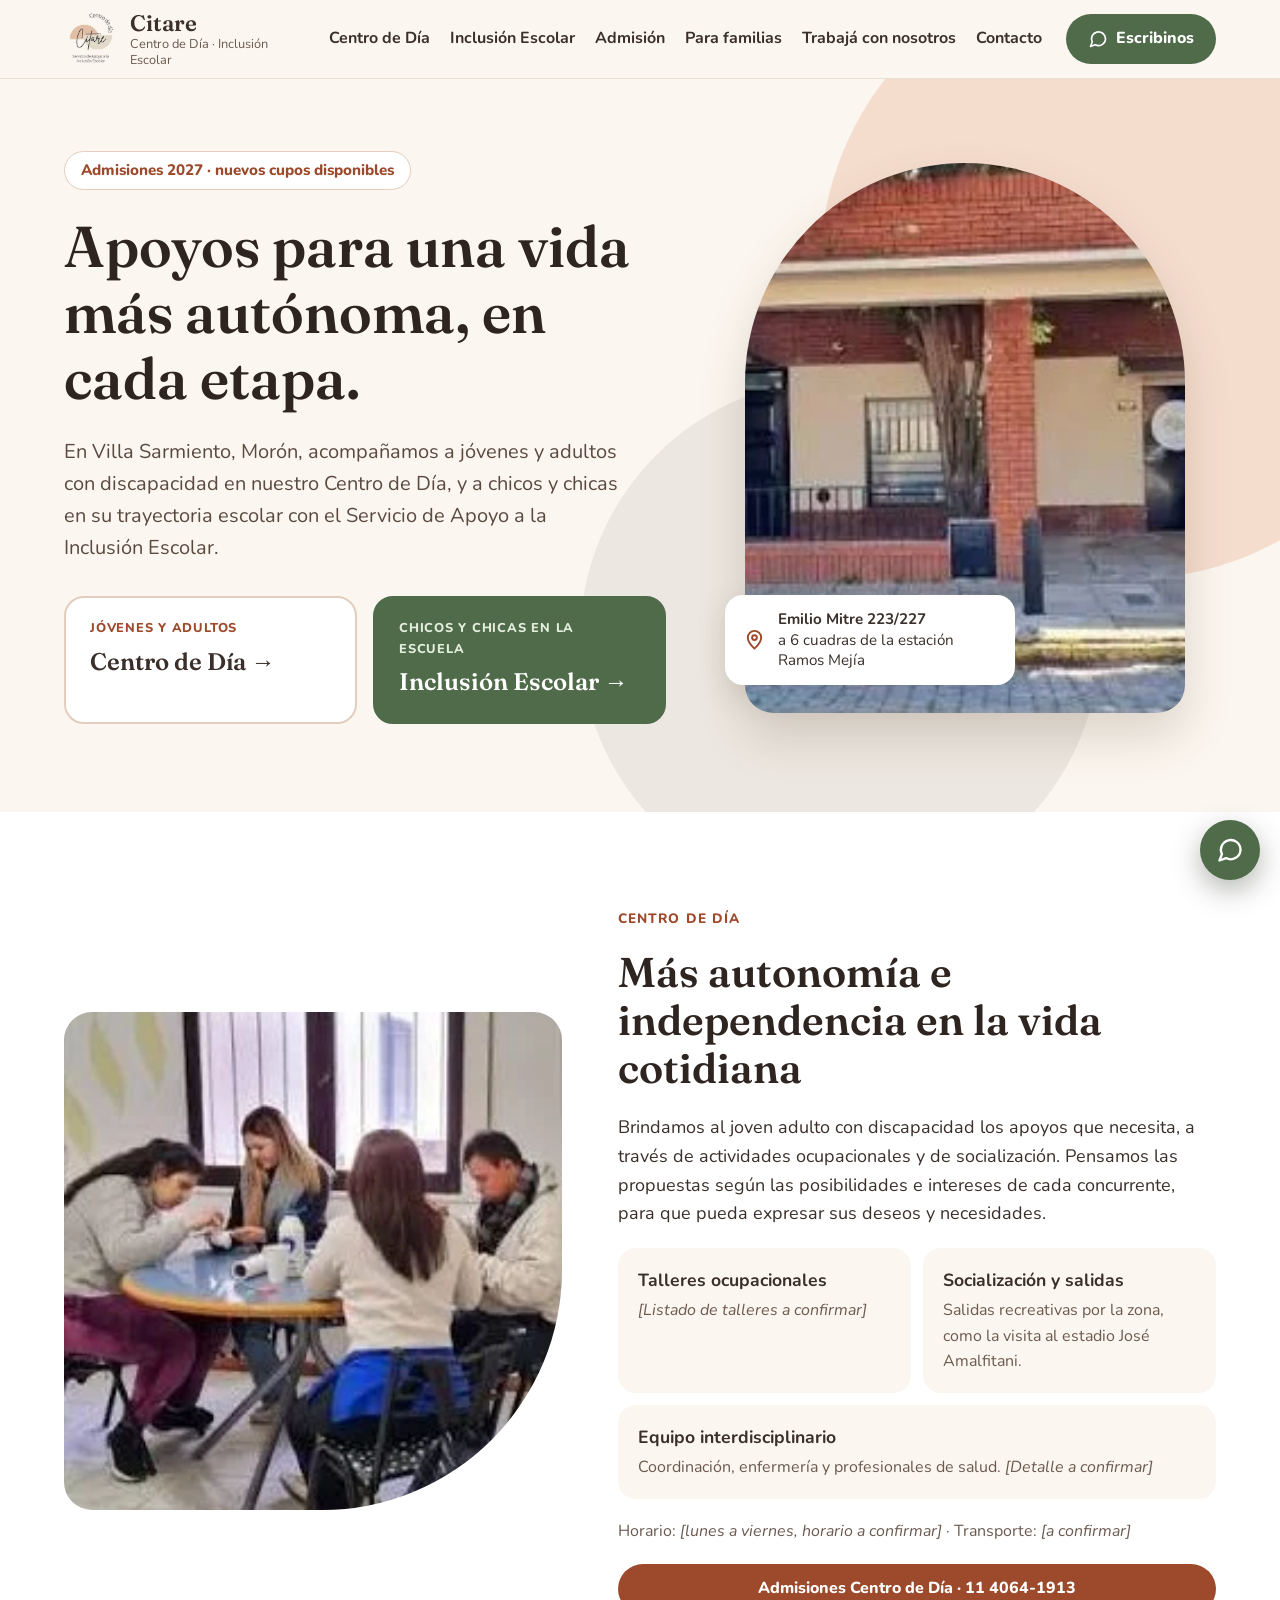
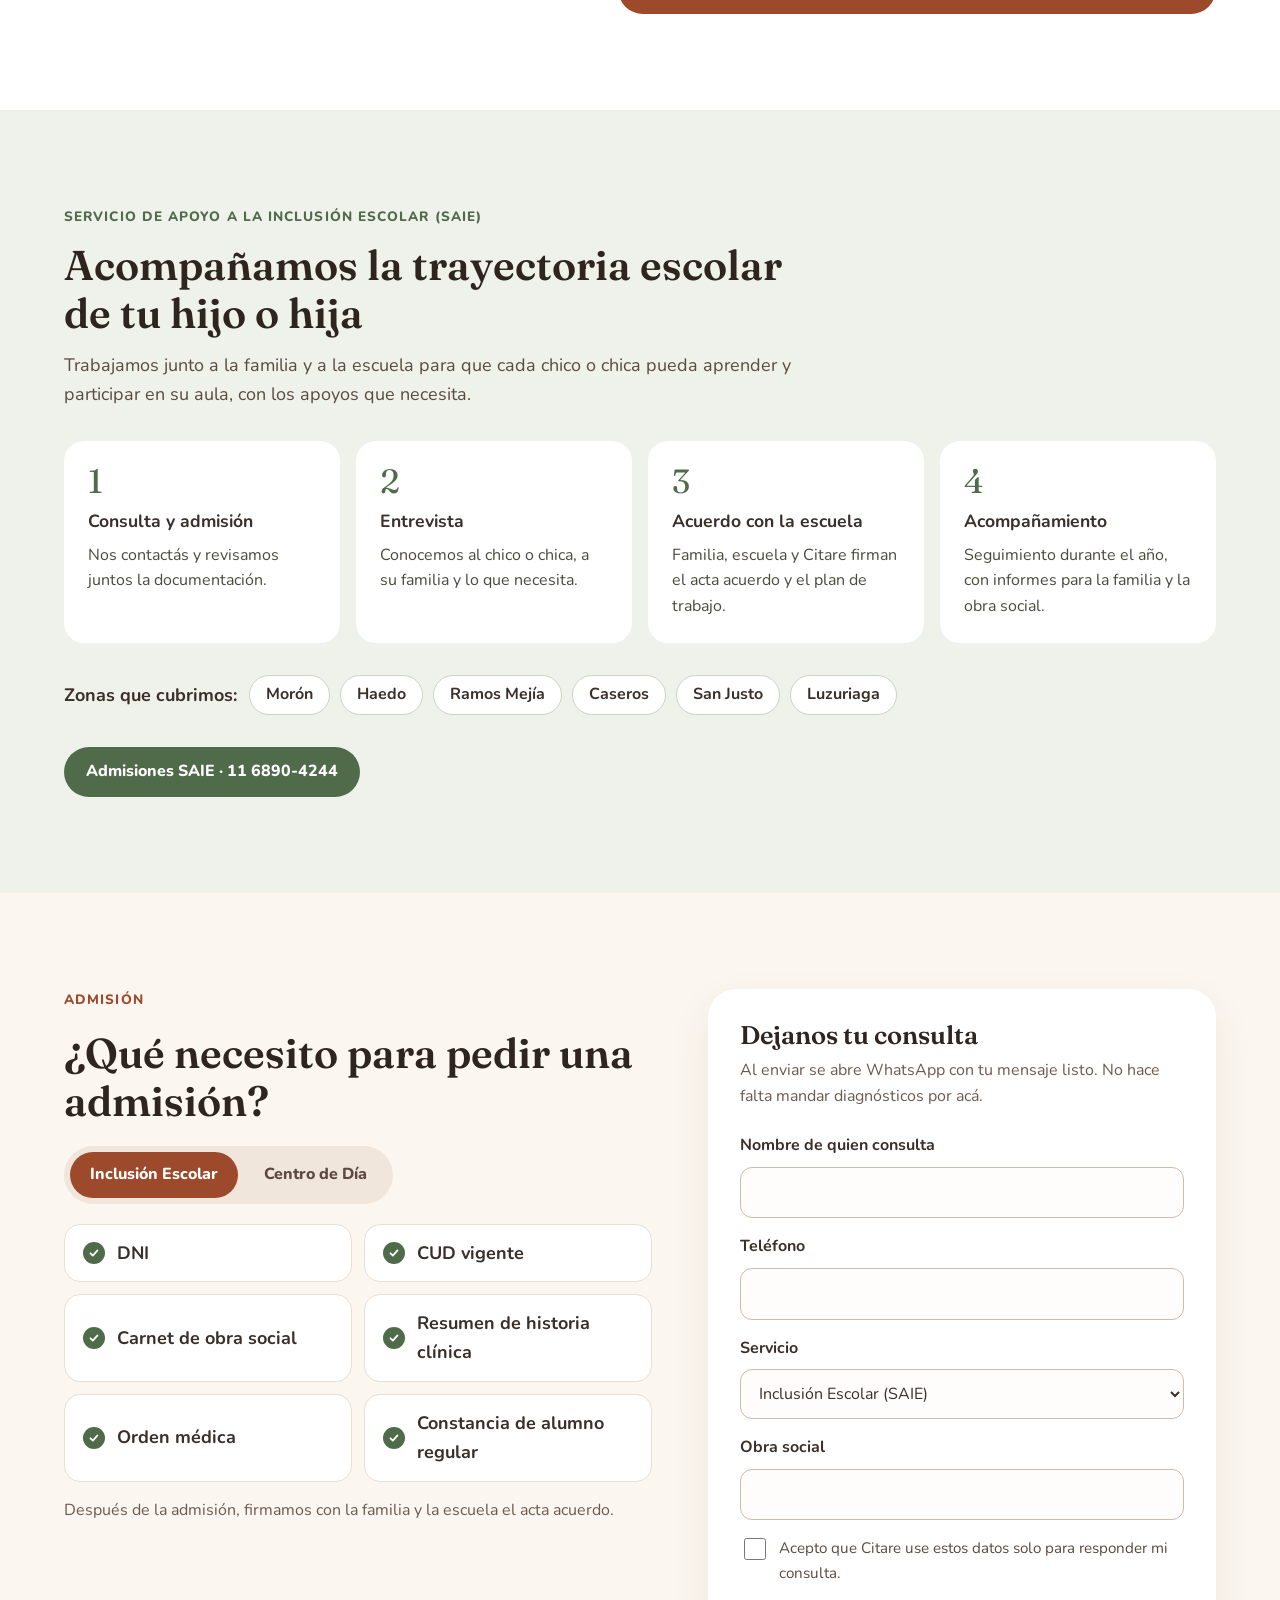
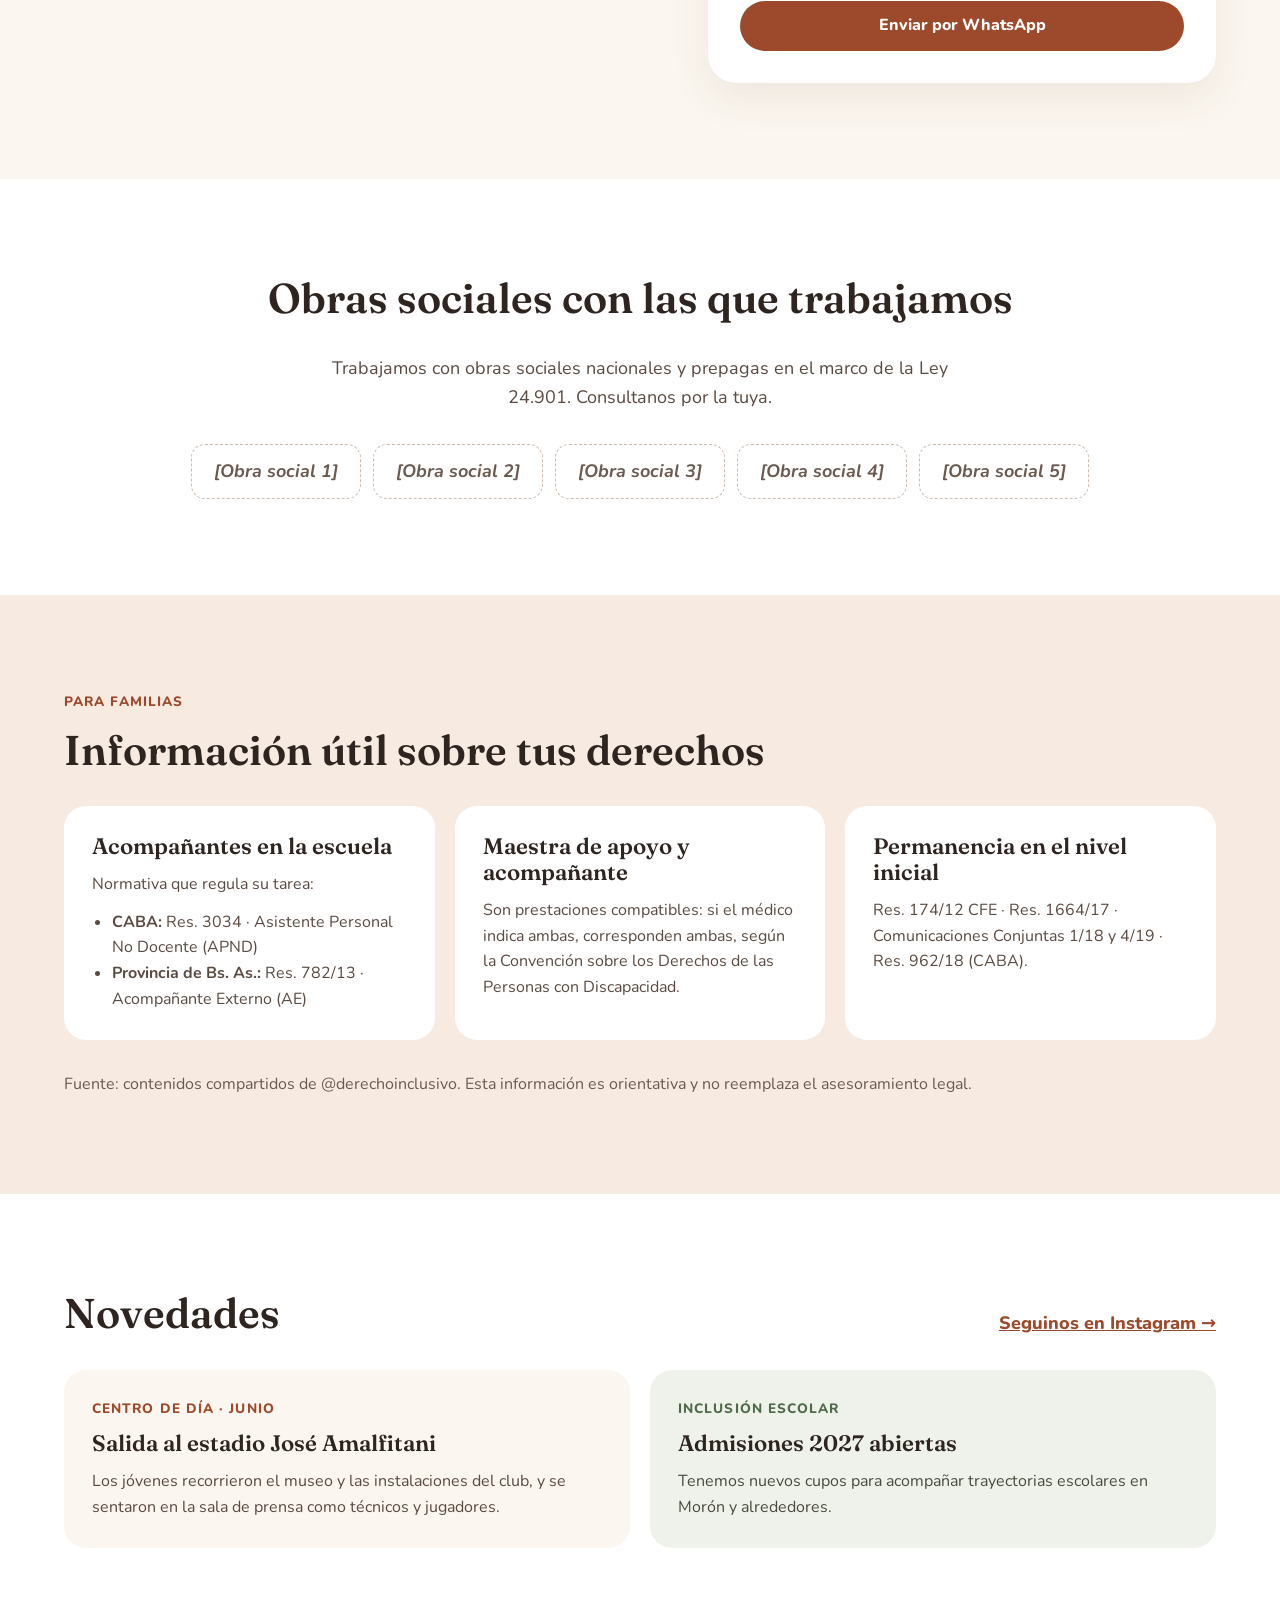
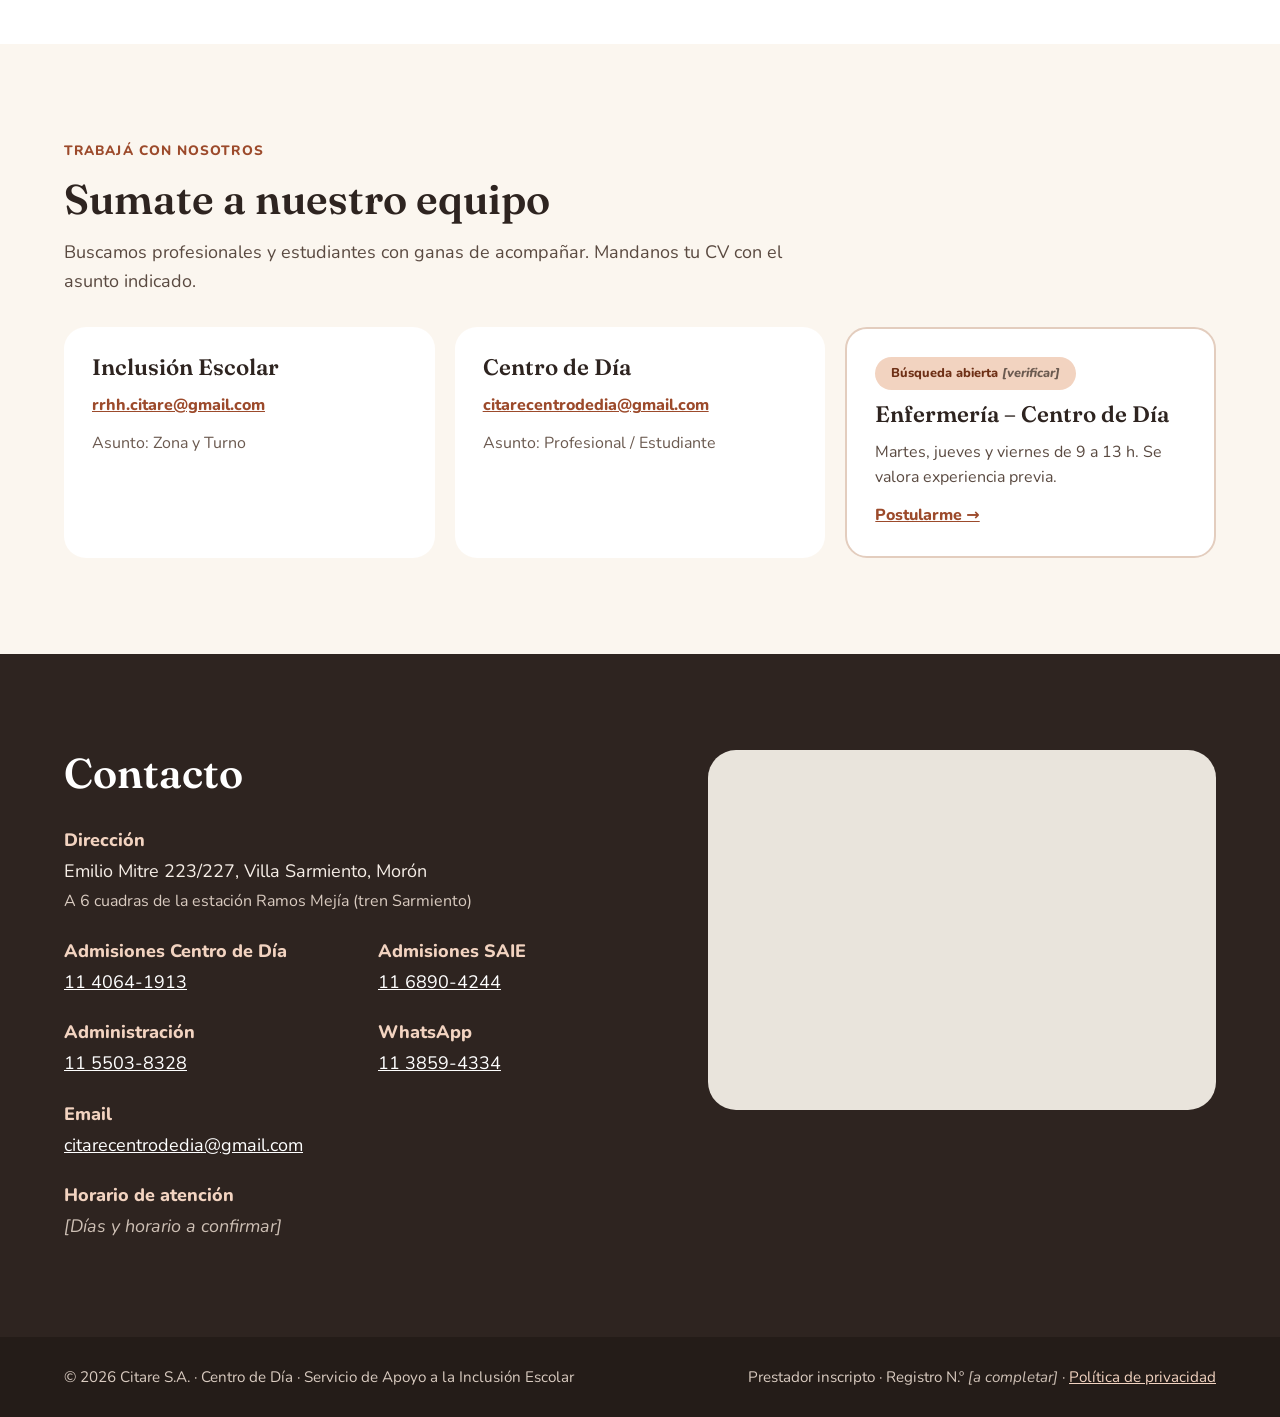
==== index.html @ 1bb60f4b "Sitio institucional de Citare (etapa 1: presencia) - Página principal con secciones de Centro de Día" ====
<!doctype html>
<html lang="es-AR">
<head>
  <meta charset="utf-8">
  <meta name="viewport" content="width=device-width, initial-scale=1">
  <title>Citare | Centro de Día e Inclusión Escolar en Villa Sarmiento, Morón</title>
  <meta name="description" content="Centro de Día para jóvenes y adultos con discapacidad y Servicio de Apoyo a la Inclusión Escolar (SAIE) en Villa Sarmiento, Morón. Admisiones 2027 abiertas.">
  <meta name="theme-color" content="#FBF6EF">
  <link rel="canonical" href="https://citare.com.ar/">

  <!-- Open Graph: cómo se ve el link al compartirlo por WhatsApp o redes -->
  <meta property="og:type" content="website">
  <meta property="og:locale" content="es_AR">
  <meta property="og:title" content="Citare | Centro de Día e Inclusión Escolar">
  <meta property="og:description" content="Apoyos para una vida más autónoma, en cada etapa. Villa Sarmiento, Morón.">
  <meta property="og:image" content="img/fachada.jpg">

  <link rel="icon" type="image/png" sizes="32x32" href="img/favicon-32.png">
  <link rel="apple-touch-icon" href="img/apple-touch-icon.png">

  <link rel="preconnect" href="https://fonts.googleapis.com">
  <link rel="preconnect" href="https://fonts.gstatic.com" crossorigin>
  <link href="https://fonts.googleapis.com/css2?family=Fraunces:opsz,wght@9..144,400;9..144,600&family=Nunito:wght@400;600;700;800&display=swap" rel="stylesheet">
  <link rel="stylesheet" href="css/styles.css">

  <!-- Datos estructurados para Google (SEO local) -->
  <script type="application/ld+json">
  {
    "@context": "https://schema.org",
    "@type": "MedicalOrganization",
    "name": "Citare – Centro de Día y Servicio de Apoyo a la Inclusión Escolar",
    "legalName": "CITARE S.A.",
    "url": "https://citare.com.ar/",
    "logo": "https://citare.com.ar/img/logo.png",
    "image": "https://citare.com.ar/img/fachada.jpg",
    "email": "citarecentrodedia@gmail.com",
    "telephone": "+54 11 5503-8328",
    "address": {
      "@type": "PostalAddress",
      "streetAddress": "Emilio Mitre 223",
      "addressLocality": "Villa Sarmiento",
      "addressRegion": "Buenos Aires",
      "postalCode": "1706",
      "addressCountry": "AR"
    },
    "areaServed": ["Morón", "Haedo", "Ramos Mejía", "Caseros", "San Justo", "Luzuriaga"],
    "sameAs": [
      "https://www.instagram.com/citarecentrodedia/",
      "https://www.facebook.com/citare.cdd/"
    ]
  }
  </script>
</head>
<body>
  <a class="skip-link" href="#contenido">Saltar al contenido</a>

  <!-- ============ Encabezado ============ -->
  <header class="site-header">
    <div class="container header-inner">
      <a href="#inicio" class="brand">
        <picture>
          <source srcset="img/logo.webp" type="image/webp">
          <img src="img/logo.png" alt="" width="56" height="61">
        </picture>
        <span class="brand-text">
          <span class="brand-name">Citare</span>
          <span class="brand-sub">Centro de Día · Inclusión Escolar</span>
        </span>
      </a>

      <button class="nav-toggle" type="button" aria-expanded="false" aria-controls="menu-principal">
        <svg aria-hidden="true" width="24" height="24" viewBox="0 0 24 24" fill="none" stroke="currentColor" stroke-width="2" stroke-linecap="round"><path d="M4 7h16M4 12h16M4 17h16"/></svg>
        <span class="visually-hidden">Abrir menú</span>
      </button>

      <nav id="menu-principal" class="main-nav" aria-label="Principal">
        <a href="#centro-de-dia">Centro de Día</a>
        <a href="#saie">Inclusión Escolar</a>
        <a href="#admision">Admisión</a>
        <a href="#familias">Para familias</a>
        <a href="#trabaja">Trabajá con nosotros</a>
        <a href="#contacto">Contacto</a>
      </nav>

      <a class="btn btn-sage btn-header" href="https://api.whatsapp.com/message/SIRK23LDVTLTC1" target="_blank" rel="noopener">
        <svg aria-hidden="true" width="20" height="20" viewBox="0 0 24 24" fill="none" stroke="currentColor" stroke-width="2" stroke-linecap="round" stroke-linejoin="round"><path d="M21 11.5a8.4 8.4 0 0 1-12.4 7.4L3 21l2.1-5.4A8.4 8.4 0 1 1 21 11.5z"/></svg>
        Escribinos
      </a>
    </div>
  </header>

  <main id="contenido">
    <!-- ============ Hero ============ -->
    <section id="inicio" class="hero">
      <div class="hero-bg" aria-hidden="true"><span class="circle circle-peach"></span><span class="circle circle-sand"></span></div>
      <div class="container hero-inner">
        <div class="hero-copy">
          <span class="pill">Admisiones 2027 · nuevos cupos disponibles</span>
          <h1>Apoyos para una vida más autónoma, en cada etapa.</h1>
          <p class="lead">En Villa Sarmiento, Morón, acompañamos a jóvenes y adultos con discapacidad en nuestro Centro de Día, y a chicos y chicas en su trayectoria escolar con el Servicio de Apoyo a la Inclusión Escolar.</p>
          <div class="service-cards">
            <a href="#centro-de-dia" class="service-card">
              <span class="eyebrow">Jóvenes y adultos</span>
              <span class="service-title">Centro de Día →</span>
            </a>
            <a href="#saie" class="service-card service-card--sage">
              <span class="eyebrow">Chicos y chicas en la escuela</span>
              <span class="service-title">Inclusión Escolar →</span>
            </a>
          </div>
        </div>
        <div class="hero-media">
          <picture>
            <source srcset="img/fachada.webp" type="image/webp">
            <img src="img/fachada.jpg" alt="Frente de ladrillo de Citare sobre la calle Emilio Mitre, Villa Sarmiento" width="202" height="230" class="hero-photo">
          </picture>
          <div class="location-badge">
            <svg aria-hidden="true" width="28" height="28" viewBox="0 0 24 24" fill="none" stroke="currentColor" stroke-width="2" stroke-linecap="round" stroke-linejoin="round"><path d="M12 21s-7-6.2-7-11.5A7 7 0 0 1 19 9.5C19 14.8 12 21 12 21z"/><circle cx="12" cy="9.5" r="2.5"/></svg>
            <span><strong>Emilio Mitre 223/227</strong><br>a 6 cuadras de la estación Ramos Mejía</span>
          </div>
        </div>
      </div>
    </section>

    <!-- ============ Centro de Día ============ -->
    <section id="centro-de-dia" class="section section--white">
      <div class="container split">
        <div class="split-media">
          <picture>
            <source srcset="img/actividad.webp" type="image/webp">
            <img src="img/actividad.jpg" alt="Concurrentes compartiendo una actividad alrededor de una mesa en el Centro de Día" width="220" height="240" loading="lazy" class="photo-leaf">
          </picture>
        </div>
        <div class="split-copy">
          <span class="eyebrow">Centro de Día</span>
          <h2>Más autonomía e independencia en la vida cotidiana</h2>
          <p>Brindamos al joven adulto con discapacidad los apoyos que necesita, a través de actividades ocupacionales y de socialización. Pensamos las propuestas según las posibilidades e intereses de cada concurrente, para que pueda expresar sus deseos y necesidades.</p>
          <div class="feature-grid">
            <div class="feature"><strong>Talleres ocupacionales</strong><span class="todo">[Listado de talleres a confirmar]</span></div>
            <div class="feature"><strong>Socialización y salidas</strong><span>Salidas recreativas por la zona, como la visita al estadio José Amalfitani.</span></div>
            <div class="feature"><strong>Equipo interdisciplinario</strong><span>Coordinación, enfermería y profesionales de salud. <span class="todo">[Detalle a confirmar]</span></span></div>
          </div>
          <p class="meta">Horario: <span class="todo">[lunes a viernes, horario a confirmar]</span> · Transporte: <span class="todo">[a confirmar]</span></p>
          <a class="btn btn-terracotta" href="tel:+541140641913">Admisiones Centro de Día · 11 4064-1913</a>
        </div>
      </div>
    </section>

    <!-- ============ SAIE ============ -->
    <section id="saie" class="section section--sage">
      <div class="container stack">
        <header class="section-head">
          <span class="eyebrow eyebrow--sage">Servicio de Apoyo a la Inclusión Escolar (SAIE)</span>
          <h2>Acompañamos la trayectoria escolar de tu hijo o hija</h2>
          <p>Trabajamos junto a la familia y a la escuela para que cada chico o chica pueda aprender y participar en su aula, con los apoyos que necesita.</p>
        </header>
        <ol class="steps">
          <li class="step"><strong>Consulta y admisión</strong><span>Nos contactás y revisamos juntos la documentación.</span></li>
          <li class="step"><strong>Entrevista</strong><span>Conocemos al chico o chica, a su familia y lo que necesita.</span></li>
          <li class="step"><strong>Acuerdo con la escuela</strong><span>Familia, escuela y Citare firman el acta acuerdo y el plan de trabajo.</span></li>
          <li class="step"><strong>Acompañamiento</strong><span>Seguimiento durante el año, con informes para la familia y la obra social.</span></li>
        </ol>
        <div class="zones">
          <strong>Zonas que cubrimos:</strong>
          <ul class="chips">
            <li>Morón</li><li>Haedo</li><li>Ramos Mejía</li><li>Caseros</li><li>San Justo</li><li>Luzuriaga</li>
          </ul>
        </div>
        <div><a class="btn btn-sage" href="tel:+541168904244">Admisiones SAIE · 11 6890-4244</a></div>
      </div>
    </section>

    <!-- ============ Admisión ============ -->
    <section id="admision" class="section">
      <div class="container split split--top">
        <div class="split-copy">
          <span class="eyebrow">Admisión</span>
          <h2>¿Qué necesito para pedir una admisión?</h2>

          <div class="tabs" role="tablist" aria-label="Elegí el servicio">
            <button type="button" role="tab" id="tab-saie" aria-controls="panel-saie" aria-selected="true">Inclusión Escolar</button>
            <button type="button" role="tab" id="tab-cd" aria-controls="panel-cd" aria-selected="false" tabindex="-1">Centro de Día</button>
          </div>

          <div role="tabpanel" id="panel-saie" aria-labelledby="tab-saie" class="tab-panel">
            <ul class="checklist">
              <li>DNI</li>
              <li>CUD vigente</li>
              <li>Carnet de obra social</li>
              <li>Resumen de historia clínica</li>
              <li>Orden médica</li>
              <li>Constancia de alumno regular</li>
            </ul>
            <p class="meta">Después de la admisión, firmamos con la familia y la escuela el acta acuerdo.</p>
          </div>

          <div role="tabpanel" id="panel-cd" aria-labelledby="tab-cd" class="tab-panel" hidden>
            <ul class="checklist">
              <li>DNI</li>
              <li>CUD vigente</li>
              <li>Carnet de obra social</li>
              <li>Resumen de historia clínica</li>
              <li>Orden médica (Centro de Día)</li>
              <li class="todo">[Otro requisito a confirmar]</li>
            </ul>
            <p class="meta">El equipo te orienta con la documentación que pide tu obra social.</p>
          </div>
        </div>

        <!-- El formulario arma un mensaje y abre WhatsApp: funciona sin servidor -->
        <form id="form-consulta" class="card form" novalidate>
          <h3>Dejanos tu consulta</h3>
          <p class="meta">Al enviar se abre WhatsApp con tu mensaje listo. No hace falta mandar diagnósticos por acá.</p>

          <label for="f-nombre">Nombre de quien consulta</label>
          <input id="f-nombre" name="nombre" type="text" autocomplete="name" required>

          <label for="f-tel">Teléfono</label>
          <input id="f-tel" name="telefono" type="tel" autocomplete="tel" inputmode="tel" required>

          <label for="f-servicio">Servicio</label>
          <select id="f-servicio" name="servicio">
            <option>Inclusión Escolar (SAIE)</option>
            <option>Centro de Día</option>
            <option>Todavía no sé</option>
          </select>

          <label for="f-os">Obra social</label>
          <input id="f-os" name="obraSocial" type="text">

          <label class="consent" for="f-consent">
            <input id="f-consent" name="consentimiento" type="checkbox" required>
            <span>Acepto que Citare use estos datos solo para responder mi consulta.</span>
          </label>

          <p class="form-error" role="alert" hidden></p>
          <button type="submit" class="btn btn-terracotta btn-block">Enviar por WhatsApp</button>
        </form>
      </div>
    </section>

    <!-- ============ Obras sociales ============ -->
    <section class="section section--white" aria-labelledby="os-titulo">
      <div class="container center stack">
        <h2 id="os-titulo">Obras sociales con las que trabajamos</h2>
        <p class="narrow">Trabajamos con obras sociales nacionales y prepagas en el marco de la Ley 24.901. Consultanos por la tuya.</p>
        <ul class="os-list">
          <li class="todo">[Obra social 1]</li>
          <li class="todo">[Obra social 2]</li>
          <li class="todo">[Obra social 3]</li>
          <li class="todo">[Obra social 4]</li>
          <li class="todo">[Obra social 5]</li>
        </ul>
      </div>
    </section>

    <!-- ============ Para familias ============ -->
    <section id="familias" class="section section--peach">
      <div class="container stack">
        <header class="section-head">
          <span class="eyebrow">Para familias</span>
          <h2>Información útil sobre tus derechos</h2>
        </header>
        <div class="card-grid">
          <article class="card">
            <h3>Acompañantes en la escuela</h3>
            <p>Normativa que regula su tarea:</p>
            <ul>
              <li><strong>CABA:</strong> Res. 3034 · Asistente Personal No Docente (APND)</li>
              <li><strong>Provincia de Bs. As.:</strong> Res. 782/13 · Acompañante Externo (AE)</li>
            </ul>
          </article>
          <article class="card">
            <h3>Maestra de apoyo y acompañante</h3>
            <p>Son prestaciones compatibles: si el médico indica ambas, corresponden ambas, según la Convención sobre los Derechos de las Personas con Discapacidad.</p>
          </article>
          <article class="card">
            <h3>Permanencia en el nivel inicial</h3>
            <p>Res. 174/12 CFE · Res. 1664/17 · Comunicaciones Conjuntas 1/18 y 4/19 · Res. 962/18 (CABA).</p>
          </article>
        </div>
        <p class="meta">Fuente: contenidos compartidos de @derechoinclusivo. Esta información es orientativa y no reemplaza el asesoramiento legal.</p>
      </div>
    </section>

    <!-- ============ Novedades ============ -->
    <section class="section section--white" aria-labelledby="nov-titulo">
      <div class="container stack">
        <div class="row-between">
          <h2 id="nov-titulo">Novedades</h2>
          <a href="https://www.instagram.com/citarecentrodedia/" target="_blank" rel="noopener" class="link-strong">Seguinos en Instagram →</a>
        </div>
        <div class="card-grid card-grid--2">
          <article class="card card--cream">
            <span class="eyebrow">Centro de Día · junio</span>
            <h3>Salida al estadio José Amalfitani</h3>
            <p>Los jóvenes recorrieron el museo y las instalaciones del club, y se sentaron en la sala de prensa como técnicos y jugadores.</p>
          </article>
          <article class="card card--sage">
            <span class="eyebrow eyebrow--sage">Inclusión Escolar</span>
            <h3>Admisiones 2027 abiertas</h3>
            <p>Tenemos nuevos cupos para acompañar trayectorias escolares en Morón y alrededores.</p>
          </article>
        </div>
      </div>
    </section>

    <!-- ============ Trabajá con nosotros ============ -->
    <section id="trabaja" class="section">
      <div class="container stack">
        <header class="section-head">
          <span class="eyebrow">Trabajá con nosotros</span>
          <h2>Sumate a nuestro equipo</h2>
          <p>Buscamos profesionales y estudiantes con ganas de acompañar. Mandanos tu CV con el asunto indicado.</p>
        </header>
        <div class="card-grid">
          <div class="card">
            <h3>Inclusión Escolar</h3>
            <a class="link-strong break" href="mailto:rrhh.citare@gmail.com?subject=Zona%20y%20Turno">rrhh.citare@gmail.com</a>
            <p class="meta">Asunto: Zona y Turno</p>
          </div>
          <div class="card">
            <h3>Centro de Día</h3>
            <a class="link-strong break" href="mailto:citarecentrodedia@gmail.com?subject=Profesional%2FEstudiante">citarecentrodedia@gmail.com</a>
            <p class="meta">Asunto: Profesional / Estudiante</p>
          </div>
          <div class="card card--outlined">
            <span class="pill pill--peach">Búsqueda abierta <span class="todo">[verificar]</span></span>
            <h3>Enfermería – Centro de Día</h3>
            <p>Martes, jueves y viernes de 9 a 13 h. Se valora experiencia previa.</p>
            <a class="link-strong" href="mailto:rrhh.citare@gmail.com?subject=ENFERMERO">Postularme →</a>
          </div>
        </div>
      </div>
    </section>

    <!-- ============ Contacto ============ -->
    <section id="contacto" class="section section--dark">
      <div class="container split split--top">
        <div class="split-copy">
          <h2>Contacto</h2>
          <dl class="contact-list">
            <div class="contact-item contact-item--wide">
              <dt>Dirección</dt>
              <dd>Emilio Mitre 223/227, Villa Sarmiento, Morón<br><span class="muted">A 6 cuadras de la estación Ramos Mejía (tren Sarmiento)</span></dd>
            </div>
            <div class="contact-item"><dt>Admisiones Centro de Día</dt><dd><a href="tel:+541140641913">11 4064-1913</a></dd></div>
            <div class="contact-item"><dt>Admisiones SAIE</dt><dd><a href="tel:+541168904244">11 6890-4244</a></dd></div>
            <div class="contact-item"><dt>Administración</dt><dd><a href="tel:+541155038328">11 5503-8328</a></dd></div>
            <div class="contact-item"><dt>WhatsApp</dt><dd><a href="https://api.whatsapp.com/message/SIRK23LDVTLTC1" target="_blank" rel="noopener">11 3859-4334</a></dd></div>
            <div class="contact-item contact-item--wide"><dt>Email</dt><dd><a class="break" href="mailto:citarecentrodedia@gmail.com">citarecentrodedia@gmail.com</a></dd></div>
            <div class="contact-item contact-item--wide"><dt>Horario de atención</dt><dd class="todo">[Días y horario a confirmar]</dd></div>
          </dl>
        </div>
        <div class="map">
          <iframe
            title="Mapa de ubicación de Citare en Emilio Mitre 223, Villa Sarmiento"
            src="https://www.google.com/maps?q=Emilio+Mitre+223,+Villa+Sarmiento,+Buenos+Aires&output=embed"
            loading="lazy"
            referrerpolicy="no-referrer-when-downgrade"></iframe>
        </div>
      </div>
    </section>
  </main>

  <footer class="site-footer">
    <div class="container footer-inner">
      <span>© <span id="year">2026</span> Citare S.A. · Centro de Día · Servicio de Apoyo a la Inclusión Escolar</span>
      <span>Prestador inscripto · Registro N.º <span class="todo">[a completar]</span> · <a href="privacidad.html">Política de privacidad</a></span>
    </div>
  </footer>

  <a class="wa-float" href="https://api.whatsapp.com/message/SIRK23LDVTLTC1" target="_blank" rel="noopener" aria-label="Escribinos por WhatsApp">
    <svg aria-hidden="true" width="28" height="28" viewBox="0 0 24 24" fill="none" stroke="currentColor" stroke-width="2" stroke-linecap="round" stroke-linejoin="round"><path d="M21 11.5a8.4 8.4 0 0 1-12.4 7.4L3 21l2.1-5.4A8.4 8.4 0 1 1 21 11.5z"/></svg>
  </a>

  <script src="js/main.js" defer></script>
</body>
</html>
---- css/styles.css ----
/* =========================================================
   Citare – estilos del sitio
   Paleta tomada del logo y del flyer "Admisiones 2027".
   Todos los pares texto/fondo verificados con contraste AA.
   ========================================================= */

:root {
  /* Fondos */
  --cream: #FBF6EF;
  --white: #FFFFFF;
  --peach-bg: #F6EAE1;
  --sage-bg: #EEF2EA;
  --sand: #E9E4DC;
  --peach: #F2D3C0;

  /* Texto */
  --ink: #2E2420;
  --text: #3A2F2A;
  --text-soft: #5A4A41;
  --text-muted: #6B5A50;

  /* Acentos */
  --terracotta: #9C4A2B;
  --terracotta-dark: #6E3016;
  --sage: #4F6B4A;
  --sage-dark: #3B5237;

  /* Bordes */
  --line: #EADFD3;
  --line-strong: #CDBBAE;

  --radius: 22px;
  --radius-lg: 28px;
  --shadow: 0 16px 40px rgba(90, 60, 40, 0.08);
  --font-body: "Nunito", system-ui, sans-serif;
  --font-display: "Fraunces", Georgia, serif;
}

*, *::before, *::after { box-sizing: border-box; }

html { scroll-behavior: smooth; scroll-padding-top: 96px; }
@media (prefers-reduced-motion: reduce) { html { scroll-behavior: auto; } }

body {
  margin: 0;
  background: var(--cream);
  color: var(--text);
  font-family: var(--font-body);
  font-size: 1.125rem;
  line-height: 1.6;
}

img { max-width: 100%; height: auto; display: block; }

h1, h2, h3 {
  font-family: var(--font-display);
  font-weight: 600;
  color: var(--ink);
  line-height: 1.15;
  margin: 0;
}
h1 { font-size: clamp(2.25rem, 5vw, 3.6rem); }
h2 { font-size: clamp(1.9rem, 3.6vw, 2.6rem); }
h3 { font-size: 1.4rem; }
p { margin: 0; }

a { color: var(--terracotta); }
a:hover { color: var(--terracotta-dark); }
a:focus-visible, button:focus-visible, input:focus-visible,
select:focus-visible, textarea:focus-visible {
  outline: 3px solid var(--sage);
  outline-offset: 3px;
}

.visually-hidden {
  position: absolute; width: 1px; height: 1px; padding: 0; margin: -1px;
  overflow: hidden; clip: rect(0 0 0 0); white-space: nowrap; border: 0;
}
.skip-link {
  position: absolute; left: 16px; top: -60px; z-index: 100;
  background: var(--ink); color: var(--white); padding: 12px 18px; border-radius: 12px;
}
.skip-link:focus { top: 12px; color: var(--white); }

/* Marca visual para los datos que faltan confirmar con el centro */
.todo { color: var(--text-muted); font-style: italic; }

/* ---------- Layout ---------- */
.container { max-width: 1200px; margin: 0 auto; padding-inline: 24px; }
.section { padding-block: 96px; }
.section--white { background: var(--white); }
.section--sage { background: var(--sage-bg); }
.section--peach { background: var(--peach-bg); }
.section--dark { background: var(--ink); color: #F6EEE7; }
.section--dark h2 { color: var(--white); }

.stack { display: flex; flex-direction: column; gap: 32px; }
.center { align-items: center; text-align: center; }
.narrow { max-width: 640px; color: var(--text-soft); }
.row-between { display: flex; flex-wrap: wrap; justify-content: space-between; align-items: flex-end; gap: 16px; }

.split { display: flex; flex-wrap: wrap; align-items: center; gap: 56px; }
.split--top { align-items: flex-start; }
.split-media { flex: 1 1 380px; min-width: 0; }
.split-copy { flex: 1 1 480px; min-width: 0; display: flex; flex-direction: column; gap: 20px; }

.section-head { display: flex; flex-direction: column; gap: 14px; max-width: 760px; }
.section-head p { color: var(--text-soft); }

.eyebrow {
  font-size: 0.85rem; font-weight: 800; color: var(--terracotta);
  text-transform: uppercase; letter-spacing: 0.08em;
}
.eyebrow--sage { color: var(--sage); }
.meta { font-size: 1rem; color: var(--text-muted); }
.muted { color: #D9CBC0; font-size: 1rem; }
.break { word-break: break-all; }
.link-strong { font-weight: 800; }

/* ---------- Botones ---------- */
.btn {
  display: inline-flex; align-items: center; justify-content: center; gap: 8px;
  min-height: 48px; padding: 12px 22px; border-radius: 999px; border: 0;
  font: inherit; font-weight: 800; font-size: 1rem; text-decoration: none;
  cursor: pointer; transition: transform .15s ease, background-color .15s ease;
}
.btn:hover { transform: translateY(-1px); }
.btn-terracotta { background: var(--terracotta); color: var(--white); }
.btn-terracotta:hover { background: var(--terracotta-dark); color: var(--white); }
.btn-sage { background: var(--sage); color: var(--white); }
.btn-sage:hover { background: var(--sage-dark); color: var(--white); }
.btn-block { width: 100%; }

.pill {
  align-self: flex-start; display: inline-block;
  background: var(--white); border: 1px solid #E3CDBE; color: var(--terracotta);
  font-weight: 800; font-size: 0.95rem; padding: 6px 16px; border-radius: 999px;
}
.pill--peach { background: var(--peach); border: 0; color: var(--terracotta-dark); font-size: 0.8rem; }

/* ---------- Encabezado ---------- */
.site-header {
  position: sticky; top: 0; z-index: 50;
  background: rgba(251, 246, 239, 0.96);
  backdrop-filter: blur(6px);
  border-bottom: 1px solid var(--line);
}
.header-inner { display: flex; align-items: center; gap: 24px; padding-block: 10px; }
.brand { display: flex; align-items: center; gap: 12px; text-decoration: none; color: var(--text); margin-right: auto; }
.brand img { width: 56px; mix-blend-mode: multiply; }
.brand-text { display: flex; flex-direction: column; line-height: 1.2; }
.brand-name { font-family: var(--font-display); font-size: 1.4rem; font-weight: 600; }
.brand-sub { font-size: 0.8rem; color: var(--text-muted); }

.main-nav { display: flex; gap: 20px; font-weight: 700; font-size: 1rem; white-space: nowrap; }
.main-nav a { color: var(--text); text-decoration: none; padding: 10px 0; }
.main-nav a:hover { color: var(--terracotta); }

.nav-toggle {
  display: none; background: none; border: 1.5px solid var(--line-strong);
  border-radius: 12px; width: 48px; height: 48px; color: var(--text); cursor: pointer;
  align-items: center; justify-content: center;
}

@media (max-width: 1180px) {
  .nav-toggle { display: inline-flex; order: 3; }
  .btn-header { order: 2; }
  .main-nav {
    order: 4; flex-basis: 100%; flex-direction: column; gap: 0;
    display: none; padding-bottom: 8px;
  }
  .main-nav.is-open { display: flex; }
  .main-nav a { padding: 14px 4px; border-top: 1px solid var(--line); }
  .header-inner { flex-wrap: wrap; gap: 12px; }
}
@media (max-width: 480px) {
  .btn-header { display: none; }
  .brand-sub { display: none; }
}

/* ---------- Hero ---------- */
.hero { position: relative; overflow: hidden; }
.hero-bg .circle { position: absolute; border-radius: 50%; }
.circle-peach { right: -160px; top: -120px; width: 620px; height: 620px; background: var(--peach); opacity: .7; }
.circle-sand { right: 180px; top: 300px; width: 520px; height: 520px; background: var(--sand); opacity: .8; }
.hero-inner { position: relative; display: flex; flex-wrap: wrap; align-items: center; gap: 48px; padding-block: 72px 88px; }
.hero-copy { flex: 1 1 480px; min-width: 0; display: flex; flex-direction: column; gap: 24px; }
.lead { font-size: 1.25rem; color: var(--text-soft); max-width: 560px; }

.service-cards { display: flex; flex-wrap: wrap; gap: 16px; margin-top: 8px; }
.service-card {
  flex: 1 1 240px; display: flex; flex-direction: column; gap: 4px;
  background: var(--white); border: 2px solid #E3CDBE; border-radius: 20px;
  padding: 20px 24px; text-decoration: none; color: var(--text);
  transition: transform .15s ease, box-shadow .15s ease;
}
.service-card:hover { transform: translateY(-2px); box-shadow: var(--shadow); color: var(--text); }
.service-card .eyebrow { font-size: 0.8rem; letter-spacing: .06em; }
.service-title { font-family: var(--font-display); font-size: 1.5rem; font-weight: 600; }
.service-card--sage { background: var(--sage); border-color: var(--sage); color: var(--white); }
.service-card--sage:hover { color: var(--white); }
.service-card--sage .eyebrow { color: #E4EEDD; }

.hero-media { flex: 1 1 380px; min-width: 0; display: flex; justify-content: center; position: relative; }
.hero-media picture { width: 100%; max-width: 440px; }
.hero-photo {
  width: 100%; aspect-ratio: 4 / 5; object-fit: cover;
  border-radius: 220px 220px 28px 28px; box-shadow: 0 24px 48px rgba(90, 60, 40, .18);
}
.location-badge {
  position: absolute; left: max(0px, calc(50% - 240px)); bottom: 28px;
  background: var(--white); border-radius: 18px; padding: 14px 18px;
  box-shadow: 0 10px 30px rgba(90, 60, 40, .15);
  display: flex; align-items: center; gap: 12px; max-width: 290px;
  font-size: 0.95rem; line-height: 1.35; color: var(--terracotta);
}
.location-badge span { color: var(--text); }

/* ---------- Centro de Día ---------- */
.photo-leaf { width: 100%; aspect-ratio: 1 / 1; object-fit: cover; border-radius: 28px 28px 240px 28px; }
.feature-grid { display: flex; flex-wrap: wrap; gap: 12px; }
.feature {
  flex: 1 1 200px; background: var(--cream); border-radius: 18px; padding: 18px 20px;
  display: flex; flex-direction: column; gap: 4px; font-size: 1rem; color: var(--text-muted);
}
.feature strong { color: var(--text); font-size: 1.1rem; }

/* ---------- SAIE ---------- */
.steps {
  list-style: none; margin: 0; padding: 0; counter-reset: paso;
  display: grid; grid-template-columns: repeat(auto-fit, minmax(220px, 1fr)); gap: 16px;
}
.step {
  counter-increment: paso; background: var(--white); border-radius: 20px; padding: 24px;
  display: flex; flex-direction: column; gap: 8px; font-size: 1rem; color: #4A4A3E;
}
.step::before {
  content: counter(paso); font-family: var(--font-display);
  font-size: 2.1rem; color: var(--sage); line-height: 1;
}
.step strong { color: var(--text); font-size: 1.1rem; }

.zones { display: flex; flex-wrap: wrap; align-items: center; gap: 12px; }
.chips { list-style: none; margin: 0; padding: 0; display: flex; flex-wrap: wrap; gap: 10px; }
.chips li {
  background: var(--white); border: 1px solid #C9D6C1; border-radius: 999px;
  padding: 6px 16px; font-size: 1rem; font-weight: 700;
}

/* ---------- Admisión ---------- */
.tabs { display: inline-flex; flex-wrap: wrap; gap: 6px; background: #F1E6DC; padding: 6px; border-radius: 999px; align-self: flex-start; }
.tabs [role="tab"] {
  font: inherit; font-weight: 800; font-size: 1rem; border: 0; border-radius: 999px;
  padding: 10px 20px; min-height: 44px; cursor: pointer; background: transparent; color: var(--text-soft);
}
.tabs [role="tab"][aria-selected="true"] { background: var(--terracotta); color: var(--white); }
.tab-panel { display: flex; flex-direction: column; gap: 16px; }
.tab-panel[hidden] { display: none; }

.checklist { list-style: none; margin: 0; padding: 0; display: grid; grid-template-columns: repeat(auto-fit, minmax(220px, 1fr)); gap: 12px; }
.checklist li {
  display: flex; align-items: center; gap: 12px; font-weight: 700;
  background: var(--white); border: 1px solid var(--line); border-radius: 16px; padding: 14px 18px;
}
.checklist li::before {
  content: ""; flex: none; width: 22px; height: 22px; border-radius: 50%;
  background: var(--sage) url("data:image/svg+xml,%3Csvg xmlns='http://www.w3.org/2000/svg' viewBox='0 0 24 24' fill='none' stroke='white' stroke-width='3' stroke-linecap='round' stroke-linejoin='round'%3E%3Cpath d='M6 12.5l4 4 8-9'/%3E%3C/svg%3E") center / 14px no-repeat;
}
.checklist li.todo::before { background-color: var(--line-strong); }

.card {
  background: var(--white); border-radius: var(--radius); padding: 28px;
  display: flex; flex-direction: column; gap: 12px; font-size: 1rem; color: var(--text-soft);
}
.card ul { margin: 0; padding-left: 20px; }
.card--cream { background: var(--cream); }
.card--sage { background: var(--sage-bg); color: #4A4A3E; }
.card--outlined { border: 2px solid #E3CDBE; }
.card-grid { display: grid; grid-template-columns: repeat(auto-fit, minmax(300px, 1fr)); gap: 20px; }
.card-grid--2 { grid-template-columns: repeat(auto-fit, minmax(340px, 1fr)); }

.form { flex: 1 1 400px; min-width: 0; padding: 32px; border-radius: var(--radius-lg); box-shadow: var(--shadow); gap: 8px; }
.form h3 { font-size: 1.6rem; }
.form > p { margin-bottom: 8px; }
.form label { font-weight: 700; color: var(--text); margin-top: 8px; }
.form input[type="text"], .form input[type="tel"], .form select {
  font: inherit; padding: 12px 14px; border: 1.5px solid var(--line-strong); border-radius: 12px;
  background: #FFFDFB; min-height: 48px; width: 100%; color: var(--text);
}
.form input[aria-invalid="true"] { border-color: #B3261E; }
.consent { display: flex; align-items: flex-start; gap: 10px; font-weight: 400 !important; font-size: 0.95rem; color: var(--text-soft) !important; margin: 12px 0 8px; }
.consent input { width: 22px; height: 22px; margin-top: 2px; accent-color: var(--sage); flex: none; }
.form-error { color: #B3261E; font-weight: 700; font-size: 0.95rem; }

/* ---------- Obras sociales ---------- */
.os-list { list-style: none; margin: 0; padding: 0; display: flex; flex-wrap: wrap; justify-content: center; gap: 12px; }
.os-list li { border: 1.5px dashed var(--line-strong); border-radius: 14px; padding: 12px 22px; font-weight: 700; }

/* ---------- Contacto ---------- */
.contact-list { display: grid; grid-template-columns: repeat(auto-fit, minmax(200px, 1fr)); gap: 22px 40px; margin: 8px 0 0; }
.contact-item--wide { grid-column: 1 / -1; }
.contact-list dt { font-weight: 800; color: var(--peach); }
.contact-list dd { margin: 2px 0 0; }
.section--dark a { color: var(--white); }
.section--dark a:hover { color: var(--peach); }
.section--dark .todo { color: #CDBFB4; }
.map { flex: 1 1 400px; min-width: 0; min-height: 360px; border-radius: var(--radius-lg); overflow: hidden; background: var(--sand); }
.map iframe { width: 100%; height: 100%; min-height: 360px; border: 0; display: block; }

/* ---------- Pie ---------- */
.site-footer { background: #241C18; color: #D9CBC0; font-size: 0.95rem; }
.footer-inner { display: flex; flex-wrap: wrap; justify-content: space-between; gap: 12px; padding-block: 28px; }
.site-footer a { color: var(--peach); }
.site-footer .todo { color: #CDBFB4; }

/* ---------- WhatsApp flotante ---------- */
.wa-float {
  position: fixed; right: 20px; bottom: 20px; z-index: 60;
  width: 60px; height: 60px; border-radius: 50%;
  background: var(--sage); color: var(--white);
  display: flex; align-items: center; justify-content: center;
  box-shadow: 0 10px 28px rgba(40, 50, 35, .35);
}
.wa-float:hover { background: var(--sage-dark); color: var(--white); }

/* ---------- Celular ---------- */
@media (max-width: 640px) {
  .section { padding-block: 64px; }
  .hero-inner { padding-block: 40px 56px; }
  .circle-peach { width: 380px; height: 380px; right: -180px; top: -100px; }
  .circle-sand { display: none; }
  .split { gap: 32px; }
  .form { padding: 24px; }
  .card-grid, .card-grid--2 { grid-template-columns: 1fr; }
  .location-badge { left: 8px; bottom: 16px; }
}

/* ---------- Página de privacidad ---------- */
.legal { max-width: 760px; padding-block: 64px 96px; display: flex; flex-direction: column; gap: 18px; }
.legal h2 { font-size: 1.5rem; margin-top: 16px; }
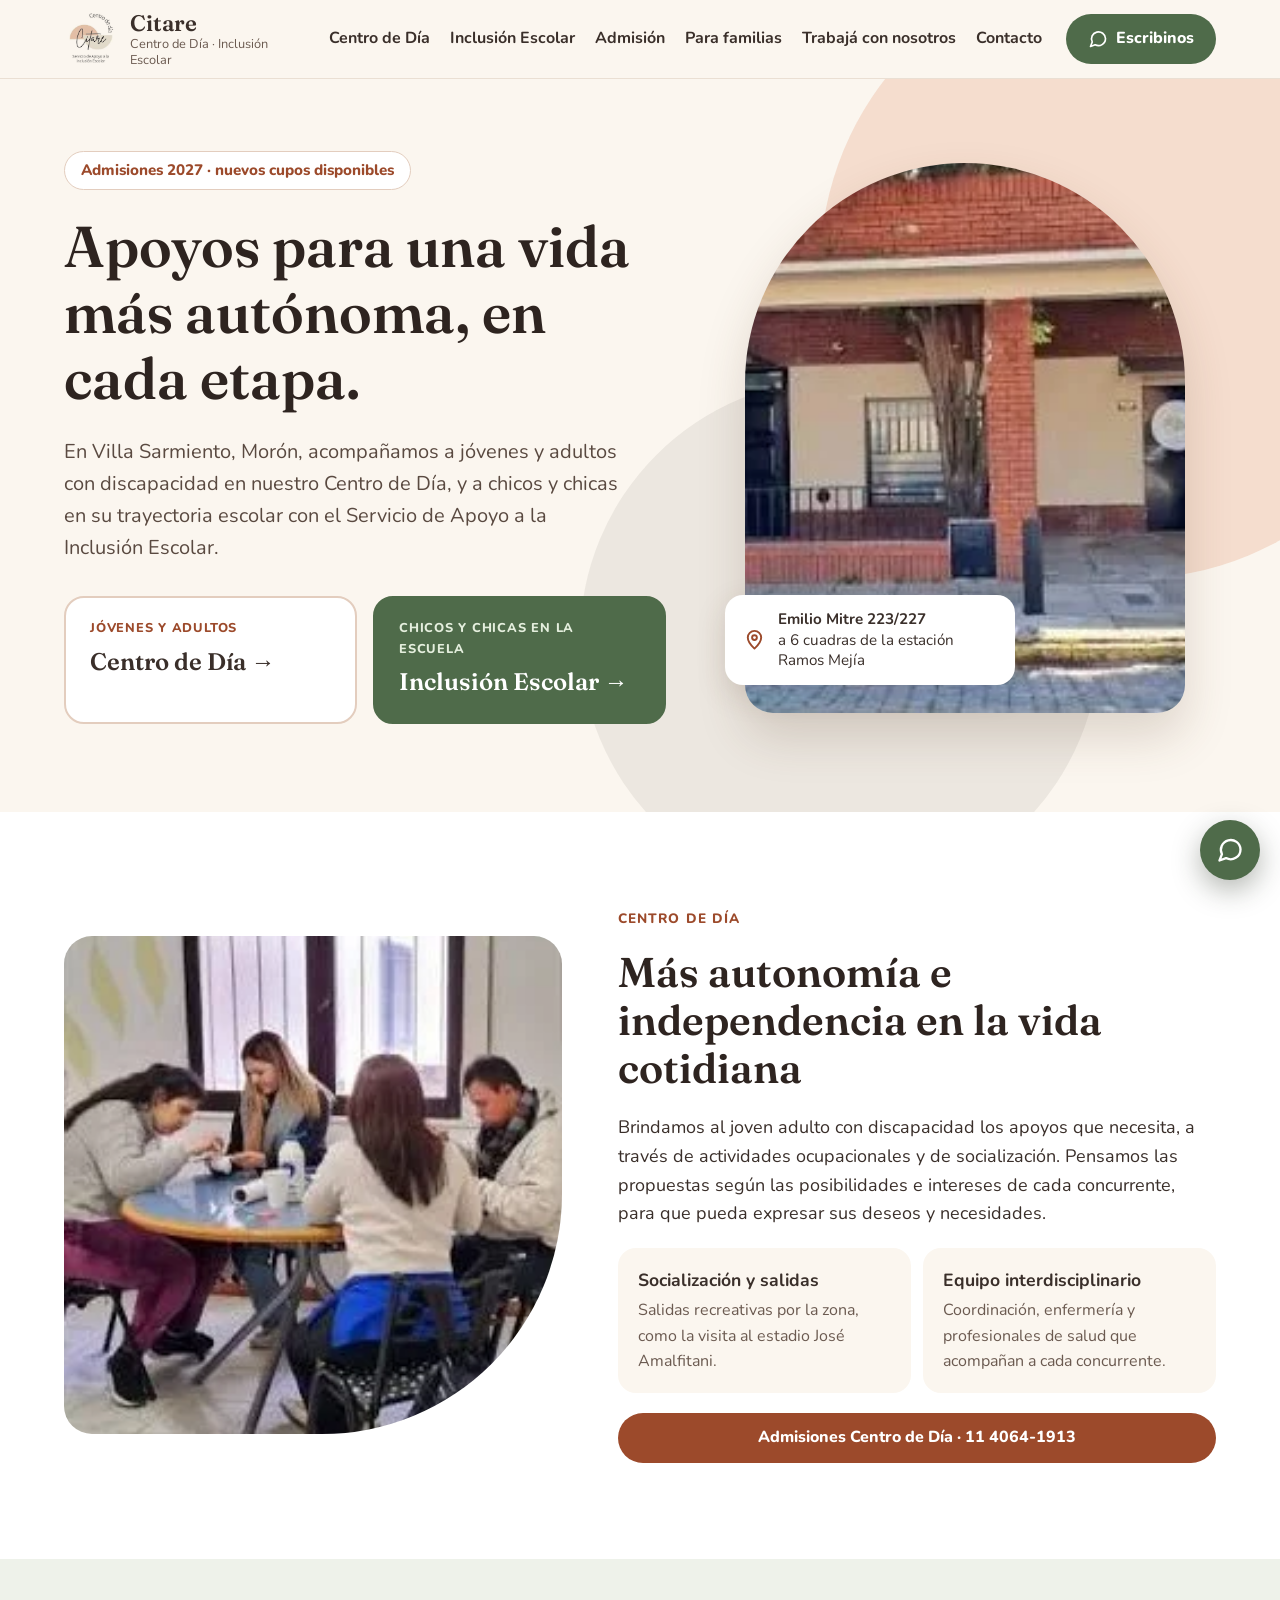
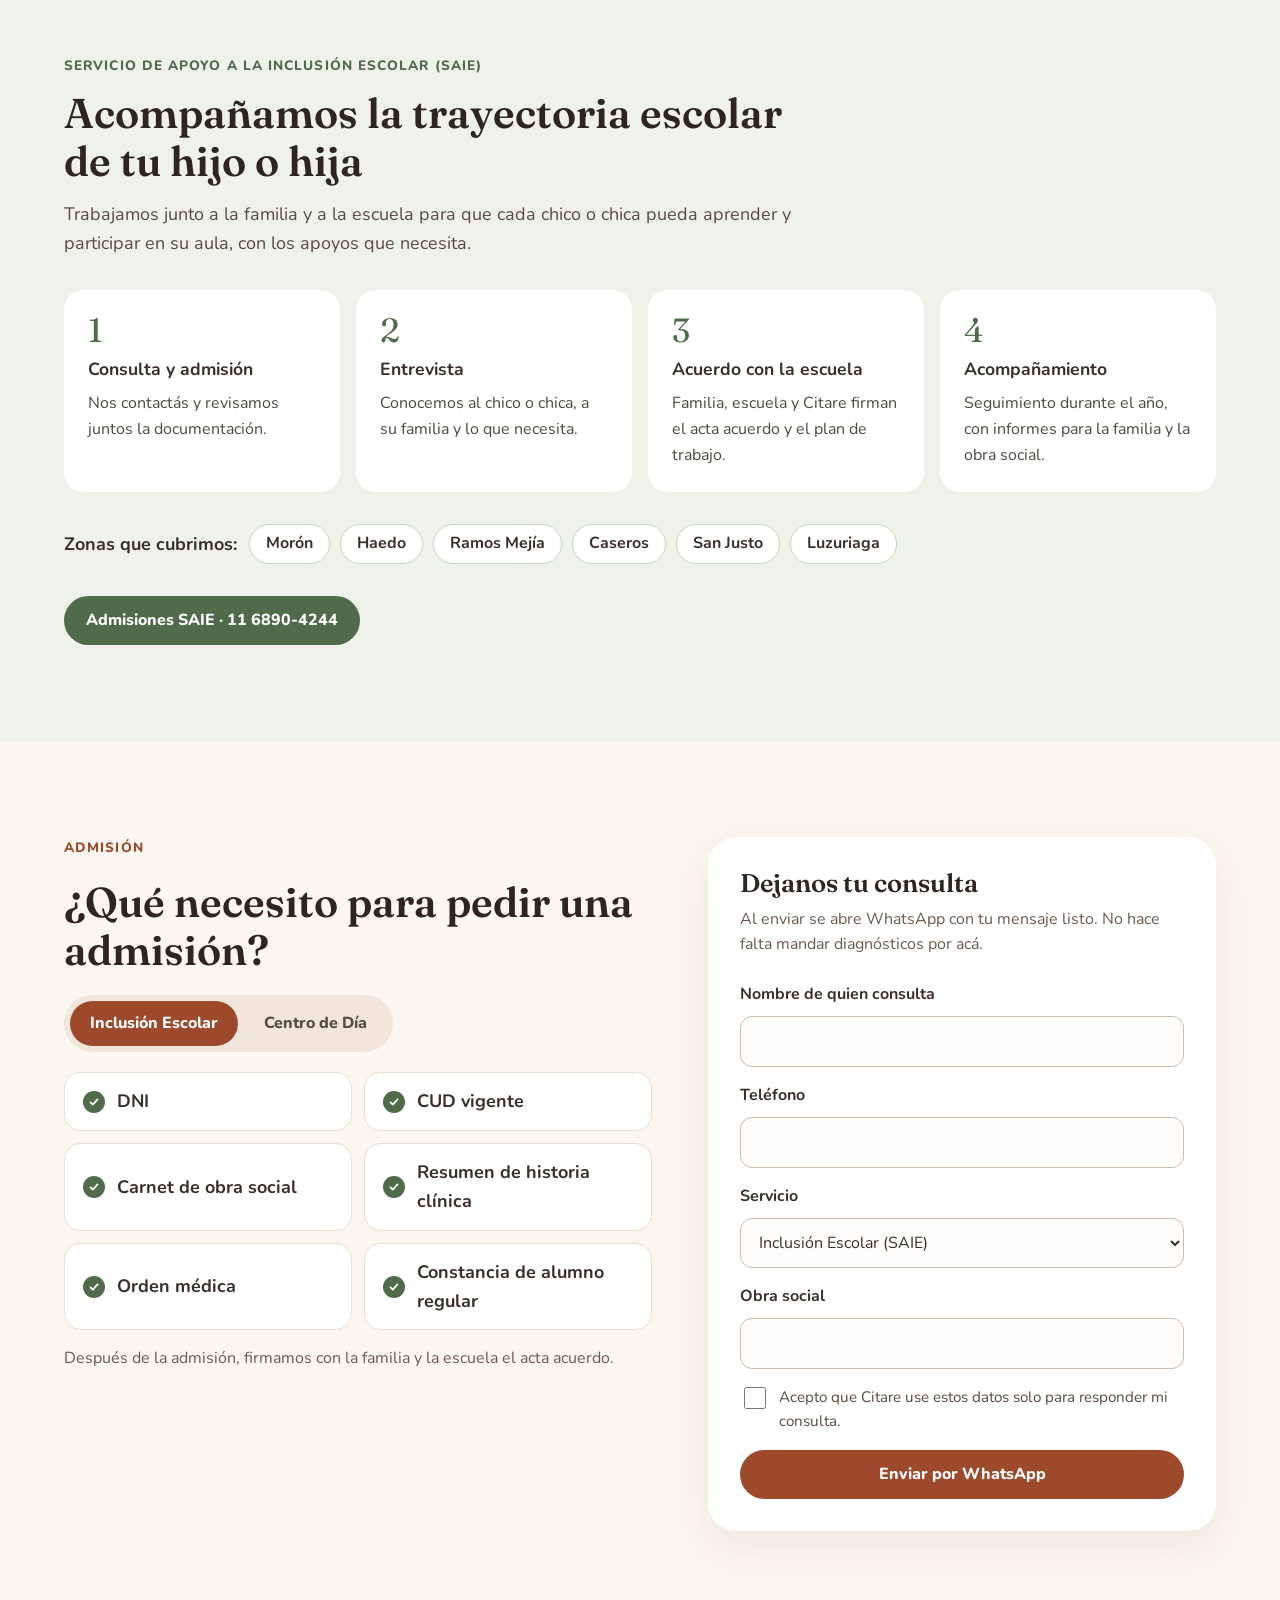
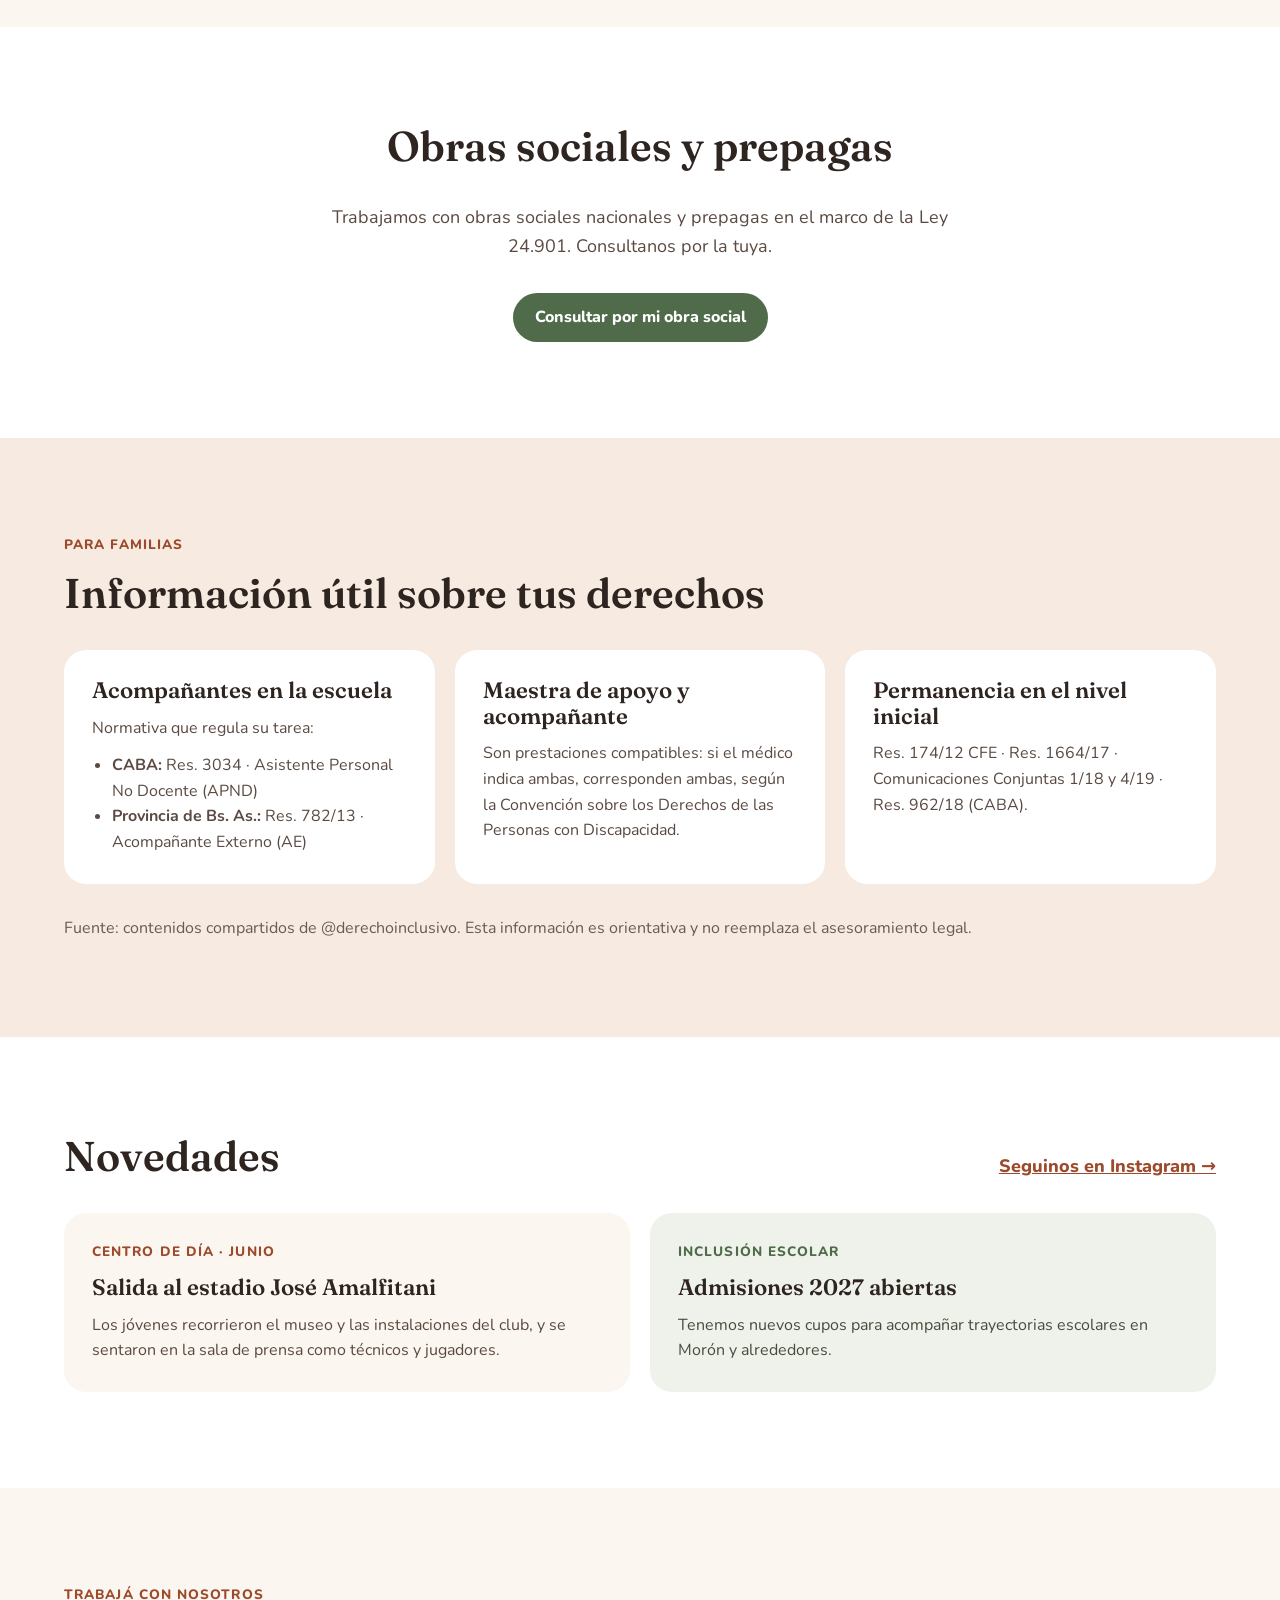
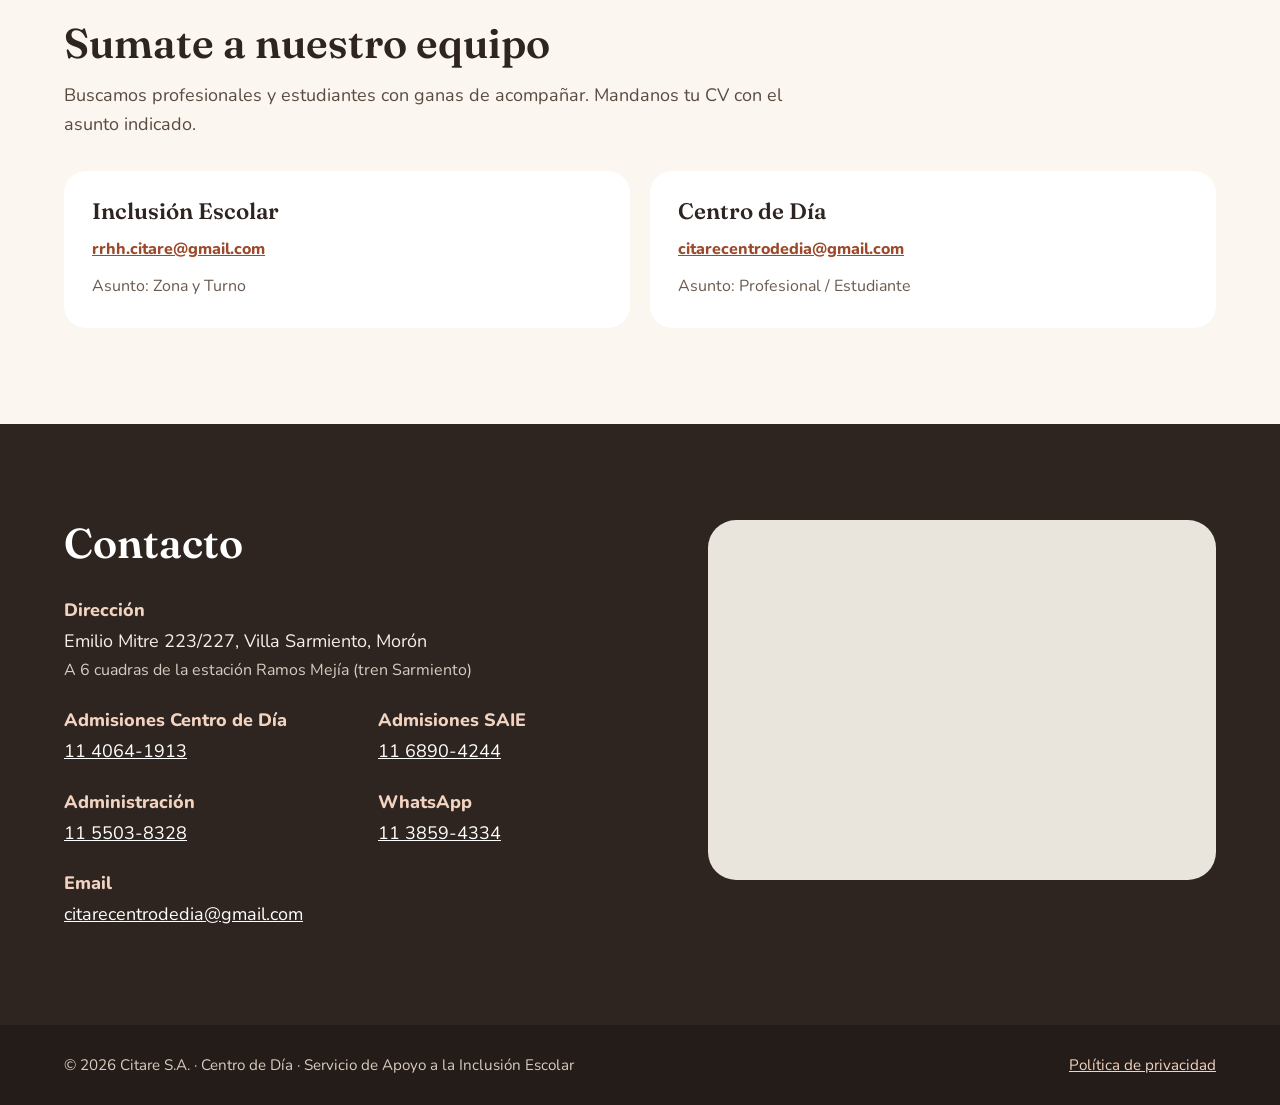
==== commit 012c4e83: "Quitar datos pendientes y publicar solo información verificada - Se eliminan los marcadores [a confi" ====
--- a/index.html
+++ b/index.html
@@ -136,11 +136,9 @@
           <h2>Más autonomía e independencia en la vida cotidiana</h2>
           <p>Brindamos al joven adulto con discapacidad los apoyos que necesita, a través de actividades ocupacionales y de socialización. Pensamos las propuestas según las posibilidades e intereses de cada concurrente, para que pueda expresar sus deseos y necesidades.</p>
           <div class="feature-grid">
-            <div class="feature"><strong>Talleres ocupacionales</strong><span class="todo">[Listado de talleres a confirmar]</span></div>
             <div class="feature"><strong>Socialización y salidas</strong><span>Salidas recreativas por la zona, como la visita al estadio José Amalfitani.</span></div>
-            <div class="feature"><strong>Equipo interdisciplinario</strong><span>Coordinación, enfermería y profesionales de salud. <span class="todo">[Detalle a confirmar]</span></span></div>
-          </div>
-          <p class="meta">Horario: <span class="todo">[lunes a viernes, horario a confirmar]</span> · Transporte: <span class="todo">[a confirmar]</span></p>
+            <div class="feature"><strong>Equipo interdisciplinario</strong><span>Coordinación, enfermería y profesionales de salud que acompañan a cada concurrente.</span></div>
+          </div>
           <a class="btn btn-terracotta" href="tel:+541140641913">Admisiones Centro de Día · 11 4064-1913</a>
         </div>
       </div>
@@ -201,7 +199,6 @@
               <li>Carnet de obra social</li>
               <li>Resumen de historia clínica</li>
               <li>Orden médica (Centro de Día)</li>
-              <li class="todo">[Otro requisito a confirmar]</li>
             </ul>
             <p class="meta">El equipo te orienta con la documentación que pide tu obra social.</p>
           </div>
@@ -242,15 +239,9 @@
     <!-- ============ Obras sociales ============ -->
     <section class="section section--white" aria-labelledby="os-titulo">
       <div class="container center stack">
-        <h2 id="os-titulo">Obras sociales con las que trabajamos</h2>
+        <h2 id="os-titulo">Obras sociales y prepagas</h2>
         <p class="narrow">Trabajamos con obras sociales nacionales y prepagas en el marco de la Ley 24.901. Consultanos por la tuya.</p>
-        <ul class="os-list">
-          <li class="todo">[Obra social 1]</li>
-          <li class="todo">[Obra social 2]</li>
-          <li class="todo">[Obra social 3]</li>
-          <li class="todo">[Obra social 4]</li>
-          <li class="todo">[Obra social 5]</li>
-        </ul>
+        <a class="btn btn-sage" href="https://api.whatsapp.com/message/SIRK23LDVTLTC1" target="_blank" rel="noopener">Consultar por mi obra social</a>
       </div>
     </section>
 
@@ -324,12 +315,6 @@
             <a class="link-strong break" href="mailto:citarecentrodedia@gmail.com?subject=Profesional%2FEstudiante">citarecentrodedia@gmail.com</a>
             <p class="meta">Asunto: Profesional / Estudiante</p>
           </div>
-          <div class="card card--outlined">
-            <span class="pill pill--peach">Búsqueda abierta <span class="todo">[verificar]</span></span>
-            <h3>Enfermería – Centro de Día</h3>
-            <p>Martes, jueves y viernes de 9 a 13 h. Se valora experiencia previa.</p>
-            <a class="link-strong" href="mailto:rrhh.citare@gmail.com?subject=ENFERMERO">Postularme →</a>
-          </div>
         </div>
       </div>
     </section>
@@ -349,7 +334,6 @@
             <div class="contact-item"><dt>Administración</dt><dd><a href="tel:+541155038328">11 5503-8328</a></dd></div>
             <div class="contact-item"><dt>WhatsApp</dt><dd><a href="https://api.whatsapp.com/message/SIRK23LDVTLTC1" target="_blank" rel="noopener">11 3859-4334</a></dd></div>
             <div class="contact-item contact-item--wide"><dt>Email</dt><dd><a class="break" href="mailto:citarecentrodedia@gmail.com">citarecentrodedia@gmail.com</a></dd></div>
-            <div class="contact-item contact-item--wide"><dt>Horario de atención</dt><dd class="todo">[Días y horario a confirmar]</dd></div>
           </dl>
         </div>
         <div class="map">
@@ -366,7 +350,7 @@
   <footer class="site-footer">
     <div class="container footer-inner">
       <span>© <span id="year">2026</span> Citare S.A. · Centro de Día · Servicio de Apoyo a la Inclusión Escolar</span>
-      <span>Prestador inscripto · Registro N.º <span class="todo">[a completar]</span> · <a href="privacidad.html">Política de privacidad</a></span>
+      <a href="privacidad.html">Política de privacidad</a>
     </div>
   </footer>
 
